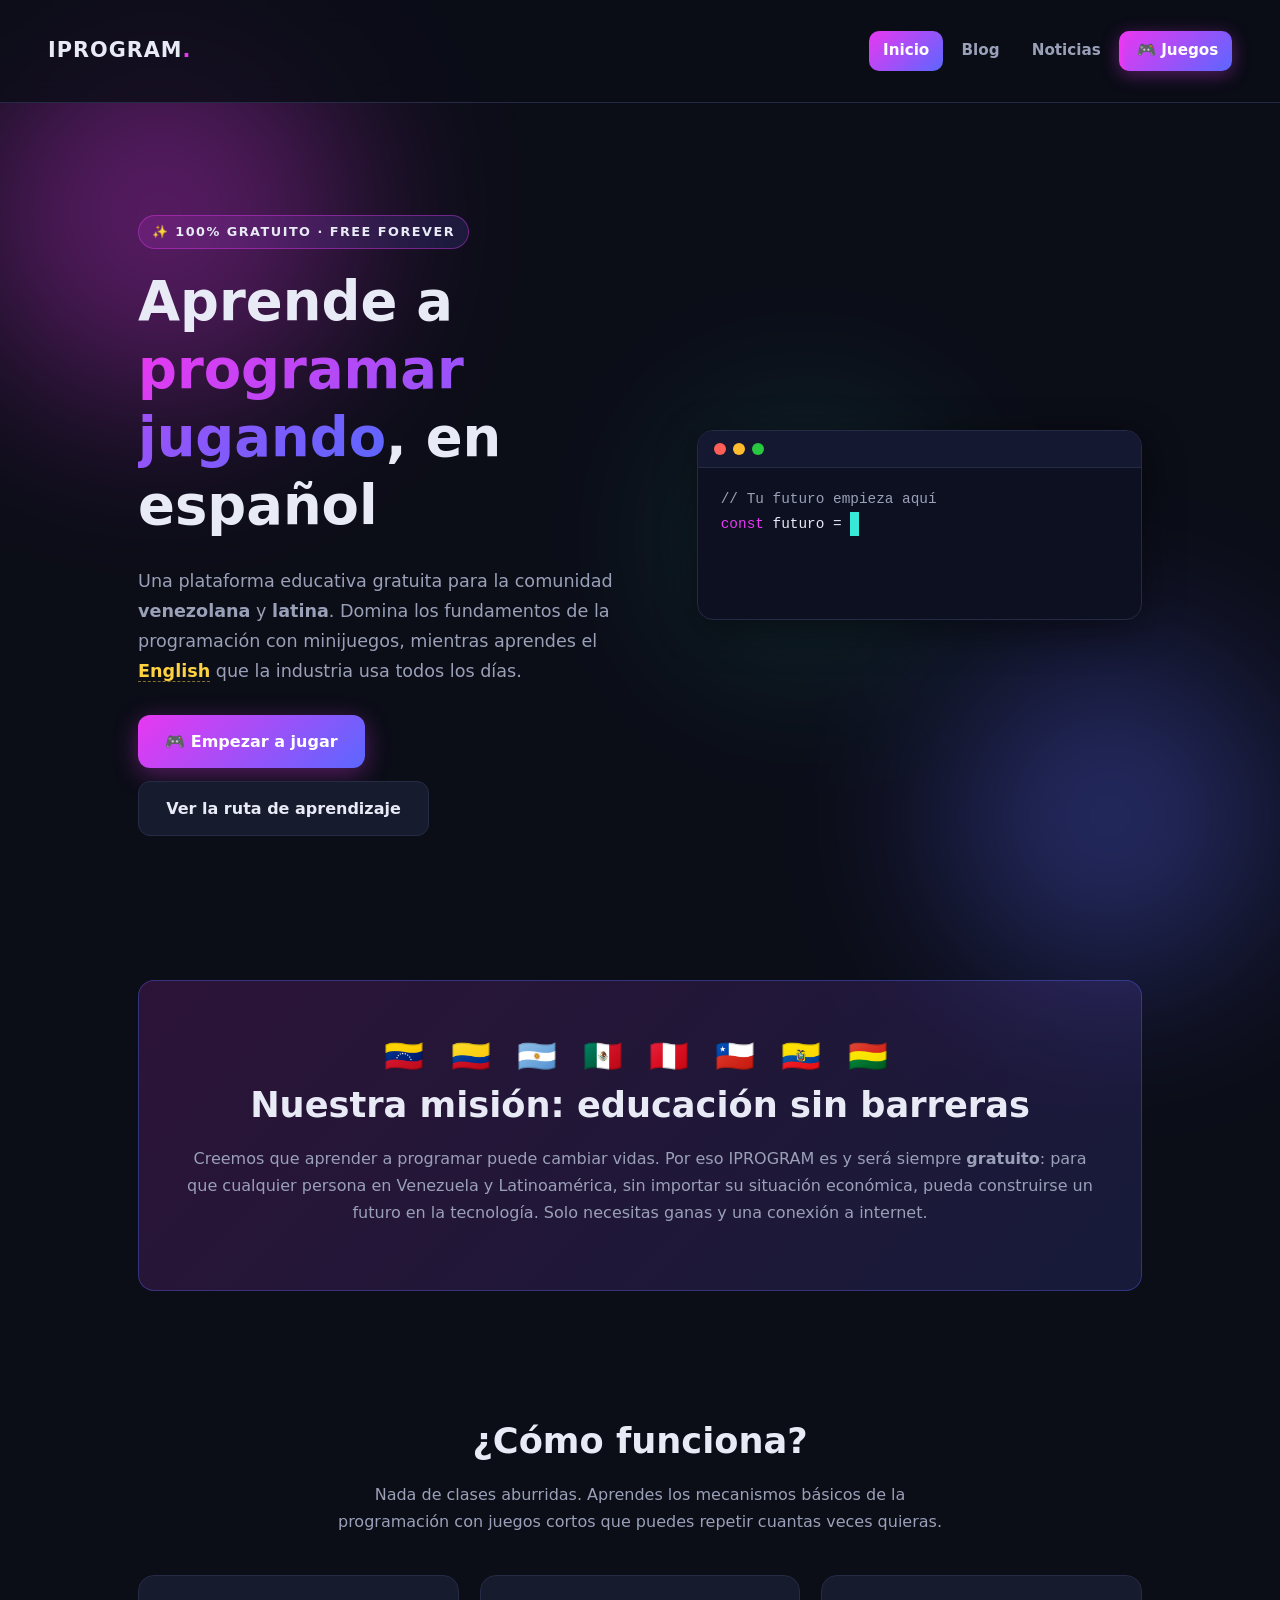
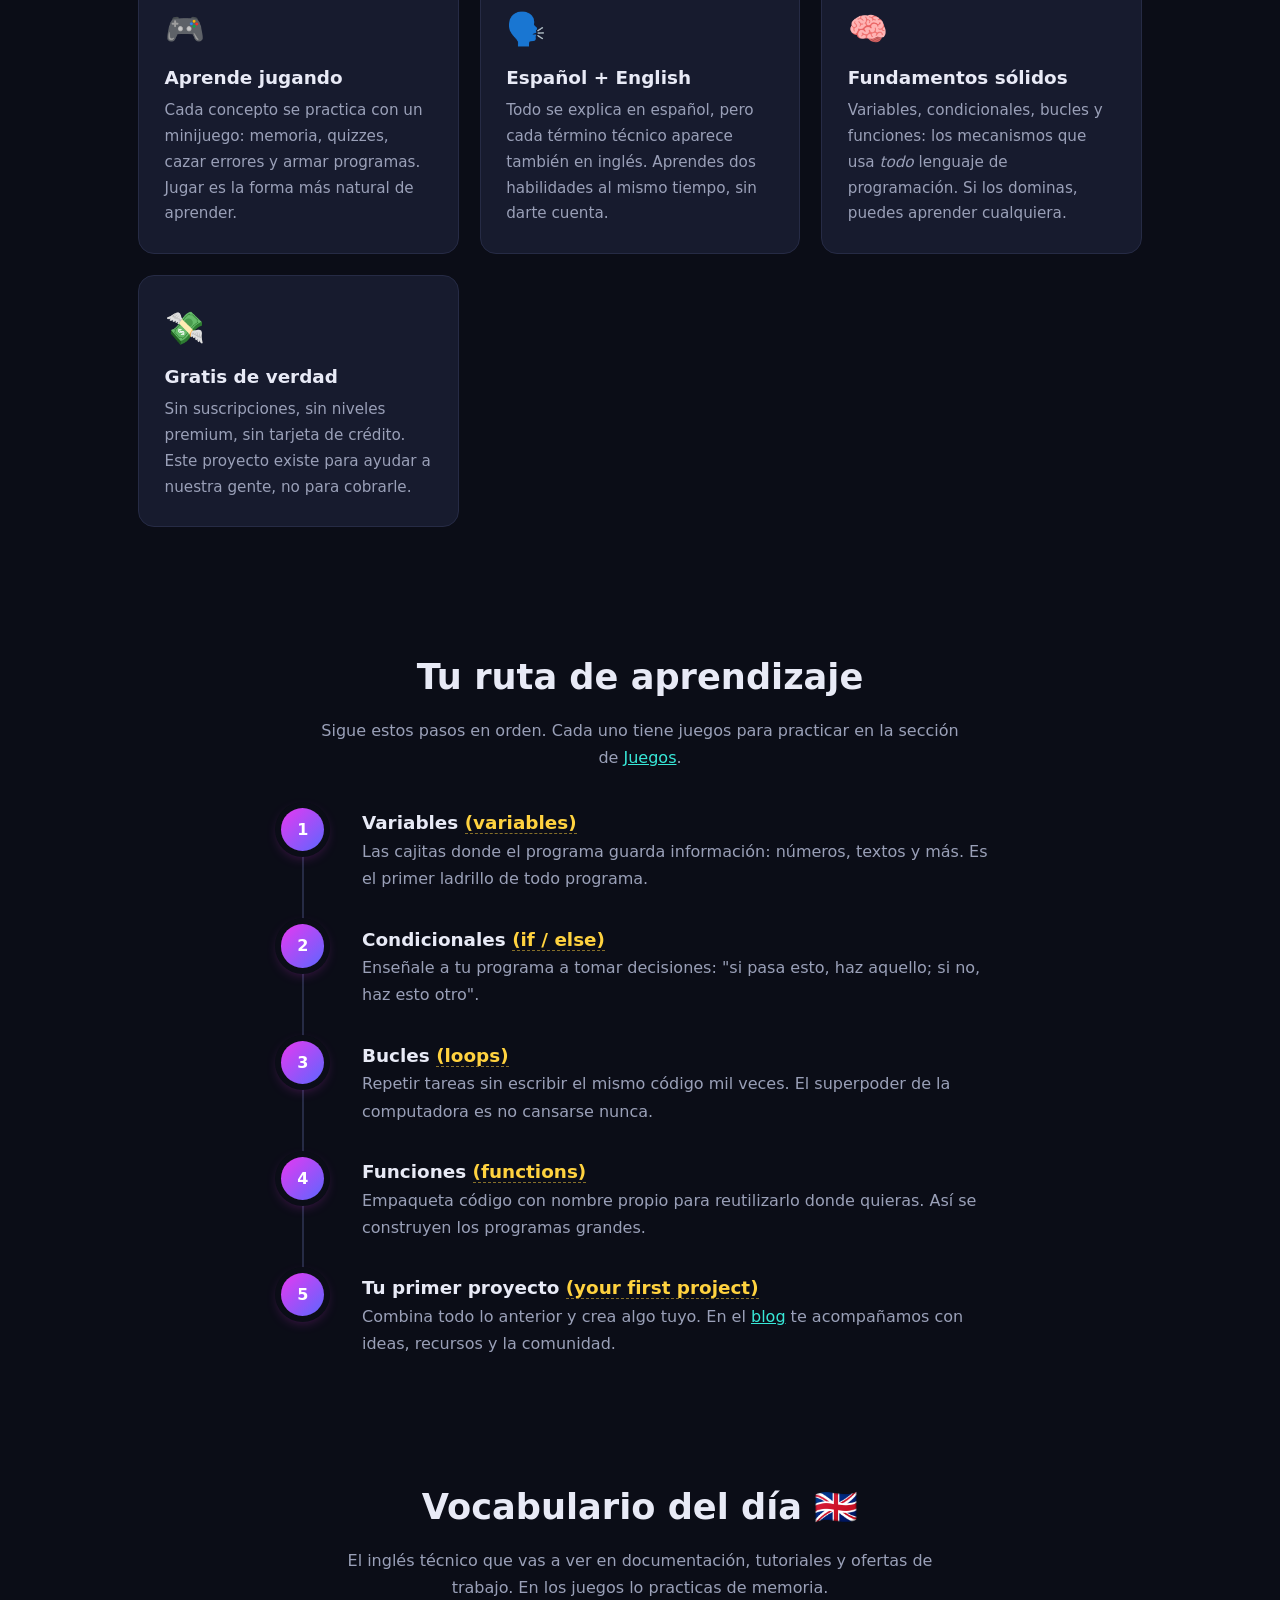
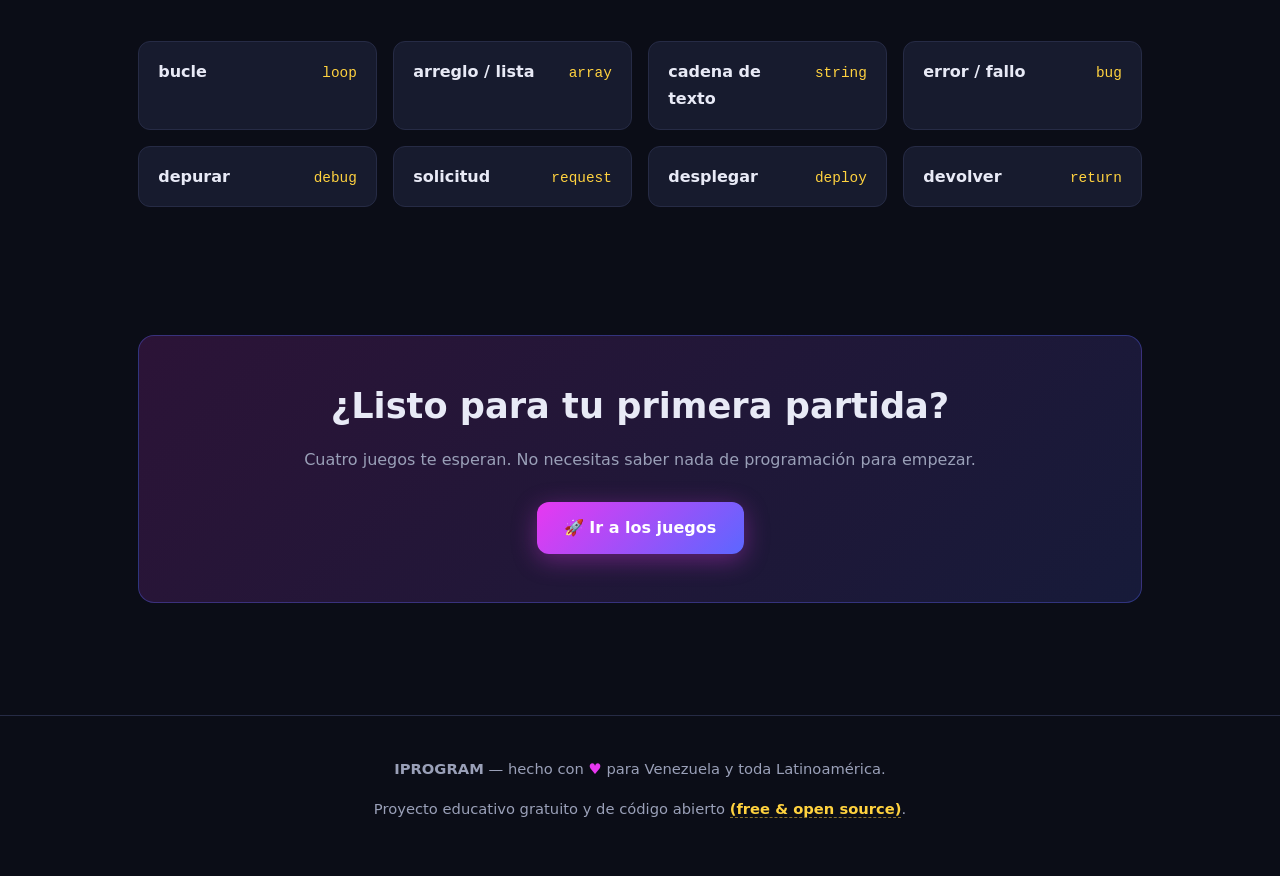
==== index.html @ b650b9d3 "feat: convertir IPROGRAM en plataforma educativa gratuita con juegos - Nueva landing (index.html) co" ====
<!DOCTYPE html>
<html lang="es">
<head>
    <meta charset="UTF-8" />
    <meta name="viewport" content="width=device-width, initial-scale=1.0" />
    <title>IPROGRAM — Aprende a programar jugando, gratis y en español</title>
    <meta name="description" content="Plataforma educativa gratuita para la comunidad venezolana y latina. Aprende los fundamentos de la programación con juegos, en español y practicando inglés al mismo tiempo." />
    <link rel="stylesheet" href="estillos.css" />
</head>
<body>

    <nav class="navbar">
        <a class="logo" href="index.html">IPROGRAM<span class="punto">.</span></a>
        <button class="nav-toggle" aria-label="Abrir menú" aria-expanded="false">☰</button>
        <div class="nav-links">
            <a href="index.html" class="activo">Inicio</a>
            <a href="blogpost.html">Blog</a>
            <a href="noticias.html">Noticias</a>
            <a href="juegos.html" class="destacado">🎮 Juegos</a>
        </div>
    </nav>

    <header class="hero">
        <div class="blob blob-1"></div>
        <div class="blob blob-2"></div>
        <div class="blob blob-3"></div>

        <div>
            <span class="etiqueta-hero">✨ 100% gratuito · Free forever</span>
            <h1>Aprende a <span class="texto-gradiente">programar jugando</span>, en español</h1>
            <p class="sub">
                Una plataforma educativa gratuita para la comunidad <b>venezolana</b> y <b>latina</b>.
                Domina los fundamentos de la programación con minijuegos, mientras aprendes el
                <span class="en" title="inglés">English</span> que la industria usa todos los días.
            </p>
            <div class="acciones">
                <a class="btn btn-principal" href="juegos.html">🎮 Empezar a jugar</a>
                <a class="btn btn-secundario" href="#ruta">Ver la ruta de aprendizaje</a>
            </div>
        </div>

        <div class="ventana-codigo">
            <div class="barra"><span class="r"></span><span class="a"></span><span class="v"></span></div>
            <pre id="codigo-animado"></pre>
        </div>
    </header>

    <section class="seccion" id="mision">
        <div class="mision reveal">
            <div class="banderas">🇻🇪 🇨🇴 🇦🇷 🇲🇽 🇵🇪 🇨🇱 🇪🇨 🇧🇴</div>
            <h2>Nuestra misión: educación sin barreras</h2>
            <p class="muted">
                Creemos que aprender a programar puede cambiar vidas. Por eso IPROGRAM es y será
                siempre <b>gratuito</b>: para que cualquier persona en Venezuela y Latinoamérica,
                sin importar su situación económica, pueda construirse un futuro en la tecnología.
                Solo necesitas ganas y una conexión a internet.
            </p>
        </div>
    </section>

    <section class="seccion" id="como">
        <div class="seccion-titulo reveal">
            <h2>¿Cómo funciona?</h2>
            <p>Nada de clases aburridas. Aprendes los mecanismos básicos de la programación con juegos cortos que puedes repetir cuantas veces quieras.</p>
        </div>
        <div class="grilla">
            <div class="tarjeta reveal">
                <span class="icono">🎮</span>
                <h3>Aprende jugando</h3>
                <p>Cada concepto se practica con un minijuego: memoria, quizzes, cazar errores y armar programas. Jugar es la forma más natural de aprender.</p>
            </div>
            <div class="tarjeta reveal reveal-retraso-1">
                <span class="icono">🗣️</span>
                <h3>Español + English</h3>
                <p>Todo se explica en español, pero cada término técnico aparece también en inglés. Aprendes dos habilidades al mismo tiempo, sin darte cuenta.</p>
            </div>
            <div class="tarjeta reveal reveal-retraso-2">
                <span class="icono">🧠</span>
                <h3>Fundamentos sólidos</h3>
                <p>Variables, condicionales, bucles y funciones: los mecanismos que usa <i>todo</i> lenguaje de programación. Si los dominas, puedes aprender cualquiera.</p>
            </div>
            <div class="tarjeta reveal reveal-retraso-3">
                <span class="icono">💸</span>
                <h3>Gratis de verdad</h3>
                <p>Sin suscripciones, sin niveles premium, sin tarjeta de crédito. Este proyecto existe para ayudar a nuestra gente, no para cobrarle.</p>
            </div>
        </div>
    </section>

    <section class="seccion" id="ruta">
        <div class="seccion-titulo reveal">
            <h2>Tu ruta de aprendizaje</h2>
            <p>Sigue estos pasos en orden. Cada uno tiene juegos para practicar en la sección de <a href="juegos.html">Juegos</a>.</p>
        </div>
        <div class="ruta">
            <div class="paso reveal">
                <h3>Variables <span class="en" title="en inglés">(variables)</span></h3>
                <p>Las cajitas donde el programa guarda información: números, textos y más. Es el primer ladrillo de todo programa.</p>
            </div>
            <div class="paso reveal">
                <h3>Condicionales <span class="en" title="en inglés">(if / else)</span></h3>
                <p>Enseñale a tu programa a tomar decisiones: "si pasa esto, haz aquello; si no, haz esto otro".</p>
            </div>
            <div class="paso reveal">
                <h3>Bucles <span class="en" title="en inglés">(loops)</span></h3>
                <p>Repetir tareas sin escribir el mismo código mil veces. El superpoder de la computadora es no cansarse nunca.</p>
            </div>
            <div class="paso reveal">
                <h3>Funciones <span class="en" title="en inglés">(functions)</span></h3>
                <p>Empaqueta código con nombre propio para reutilizarlo donde quieras. Así se construyen los programas grandes.</p>
            </div>
            <div class="paso reveal">
                <h3>Tu primer proyecto <span class="en" title="en inglés">(your first project)</span></h3>
                <p>Combina todo lo anterior y crea algo tuyo. En el <a href="blogpost.html">blog</a> te acompañamos con ideas, recursos y la comunidad.</p>
            </div>
        </div>
    </section>

    <section class="seccion" id="vocabulario">
        <div class="seccion-titulo reveal">
            <h2>Vocabulario del día 🇬🇧</h2>
            <p>El inglés técnico que vas a ver en documentación, tutoriales y ofertas de trabajo. En los juegos lo practicas de memoria.</p>
        </div>
        <div class="vocab-grid">
            <div class="vocab reveal"><span class="es">bucle</span><span class="in">loop</span></div>
            <div class="vocab reveal"><span class="es">arreglo / lista</span><span class="in">array</span></div>
            <div class="vocab reveal reveal-retraso-1"><span class="es">cadena de texto</span><span class="in">string</span></div>
            <div class="vocab reveal reveal-retraso-1"><span class="es">error / fallo</span><span class="in">bug</span></div>
            <div class="vocab reveal reveal-retraso-2"><span class="es">depurar</span><span class="in">debug</span></div>
            <div class="vocab reveal reveal-retraso-2"><span class="es">solicitud</span><span class="in">request</span></div>
            <div class="vocab reveal reveal-retraso-3"><span class="es">desplegar</span><span class="in">deploy</span></div>
            <div class="vocab reveal reveal-retraso-3"><span class="es">devolver</span><span class="in">return</span></div>
        </div>
    </section>

    <section class="seccion">
        <div class="mision reveal">
            <h2>¿Listo para tu primera partida?</h2>
            <p class="muted">Cuatro juegos te esperan. No necesitas saber nada de programación para empezar.</p>
            <div class="acciones" style="justify-content: center;">
                <a class="btn btn-principal" href="juegos.html">🚀 Ir a los juegos</a>
            </div>
        </div>
    </section>

    <footer>
        <p><b>IPROGRAM</b> — hecho con <span class="corazon">♥</span> para Venezuela y toda Latinoamérica.</p>
        <p>Proyecto educativo gratuito y de código abierto <span class="en">(free &amp; open source)</span>.</p>
    </footer>

    <script src="js/main.js"></script>
</body>
</html>
---- estillos.css ----
/* ============================================================
   IPROGRAM v2 — Aprende programación jugando
   Tema oscuro, gradientes fucsia→índigo, animaciones modernas.
   ============================================================ */

:root {
    --bg: #0b0d17;
    --bg-soft: #121524;
    --card: #171b2e;
    --card-hover: #1e2340;
    --border: #262b45;
    --text: #e8eaf6;
    --muted: #9aa0b8;
    --fucsia: #e838f1;
    --indigo: #5b67ff;
    --cyan: #38e8d8;
    --amarillo: #ffd23f;
    --verde: #4ade80;
    --rojo: #f87171;
    --grad: linear-gradient(135deg, var(--fucsia), var(--indigo));
    --grad-suave: linear-gradient(135deg, rgba(232, 56, 241, 0.15), rgba(91, 103, 255, 0.15));
    --radius: 16px;
    --sombra: 0 10px 40px rgba(0, 0, 0, 0.45);
}

* { box-sizing: border-box; }

html { scroll-behavior: smooth; }

body {
    margin: 0;
    padding: 0;
    font-family: 'Segoe UI', system-ui, -apple-system, Roboto, Arial, sans-serif;
    background: var(--bg);
    color: var(--text);
    font-size: 16px;
    line-height: 1.7;
    overflow-x: hidden;
}

::selection { background: var(--fucsia); color: white; }

/* ---------- Tipografía ---------- */

h1, h2, h3 { line-height: 1.25; margin: 0 0 0.5em 0; }
h1 { font-size: clamp(2rem, 5vw, 3.4rem); font-weight: 800; }
h2 { font-size: clamp(1.5rem, 3.5vw, 2.2rem); font-weight: 700; }
h3 { font-size: 1.15rem; font-weight: 700; }
p  { margin: 0 0 1em 0; }
a  { color: var(--cyan); }

.texto-gradiente {
    background: var(--grad);
    -webkit-background-clip: text;
    background-clip: text;
    -webkit-text-fill-color: transparent;
    color: transparent;
}

.muted { color: var(--muted); }

/* Término en inglés integrado: "bucle (loop)" */
.en {
    color: var(--amarillo);
    font-style: normal;
    font-weight: 600;
    border-bottom: 1px dashed rgba(255, 210, 63, 0.5);
    cursor: help;
}

/* ---------- Navegación ---------- */

.navbar {
    position: sticky;
    top: 0;
    z-index: 100;
    display: flex;
    align-items: center;
    justify-content: space-between;
    gap: 1rem;
    padding: 0.8rem clamp(1rem, 5vw, 3rem);
    background: rgba(11, 13, 23, 0.8);
    backdrop-filter: blur(12px);
    -webkit-backdrop-filter: blur(12px);
    border-bottom: 1px solid var(--border);
}

.logo {
    font-size: 1.3rem;
    font-weight: 800;
    letter-spacing: 1px;
    text-decoration: none;
    color: var(--text);
}

.logo .punto { color: var(--fucsia); }

.nav-links {
    display: flex;
    align-items: center;
    gap: 0.3rem;
}

.nav-links a {
    color: var(--muted);
    text-decoration: none;
    font-size: 0.95rem;
    font-weight: 600;
    padding: 0.45em 0.9em;
    border-radius: 10px;
    transition: color 0.25s, background 0.25s;
}

.nav-links a:hover { color: var(--text); background: var(--card); }

.nav-links a.activo {
    color: white;
    background: var(--grad);
}

.nav-links a.destacado {
    color: white;
    background: var(--grad);
    box-shadow: 0 4px 18px rgba(232, 56, 241, 0.35);
}

.nav-toggle {
    display: none;
    background: none;
    border: 1px solid var(--border);
    color: var(--text);
    font-size: 1.3rem;
    border-radius: 10px;
    padding: 0.2em 0.55em;
    cursor: pointer;
}

/* ---------- Hero ---------- */

.hero {
    position: relative;
    padding: clamp(4rem, 10vw, 7rem) clamp(1rem, 5vw, 3rem) 5rem;
    max-width: 1100px;
    margin: 0 auto;
    display: grid;
    grid-template-columns: 1.15fr 1fr;
    gap: 3rem;
    align-items: center;
}

/* Burbujas flotantes de fondo */
.blob {
    position: absolute;
    border-radius: 50%;
    filter: blur(90px);
    opacity: 0.35;
    z-index: -1;
    animation: flotar 12s ease-in-out infinite alternate;
}

.blob-1 { width: 380px; height: 380px; background: var(--fucsia); top: -80px; left: -120px; }
.blob-2 { width: 320px; height: 320px; background: var(--indigo); bottom: -60px; right: -80px; animation-delay: -4s; }
.blob-3 { width: 220px; height: 220px; background: var(--cyan); top: 40%; left: 55%; opacity: 0.18; animation-delay: -8s; }

@keyframes flotar {
    from { transform: translate(0, 0) scale(1); }
    to   { transform: translate(40px, -50px) scale(1.15); }
}

.hero .etiqueta-hero {
    display: inline-block;
    background: var(--grad-suave);
    border: 1px solid rgba(232, 56, 241, 0.4);
    color: var(--text);
    font-size: 0.8rem;
    font-weight: 700;
    letter-spacing: 1.5px;
    text-transform: uppercase;
    padding: 0.4em 1em;
    border-radius: 999px;
    margin-bottom: 1.2rem;
}

.hero p.sub {
    color: var(--muted);
    font-size: 1.1rem;
    max-width: 34em;
}

.acciones { display: flex; flex-wrap: wrap; gap: 0.8rem; margin-top: 1.8rem; }

.btn {
    display: inline-block;
    text-decoration: none;
    font-weight: 700;
    font-size: 1rem;
    padding: 0.8em 1.7em;
    border-radius: 12px;
    transition: transform 0.25s, box-shadow 0.25s;
}

.btn-principal {
    background: var(--grad);
    color: white;
    box-shadow: 0 6px 24px rgba(232, 56, 241, 0.35);
}

.btn-principal:hover { transform: translateY(-3px); box-shadow: 0 10px 32px rgba(232, 56, 241, 0.5); }

.btn-secundario {
    background: var(--card);
    color: var(--text);
    border: 1px solid var(--border);
}

.btn-secundario:hover { transform: translateY(-3px); background: var(--card-hover); }

/* Ventana de código animada */
.ventana-codigo {
    background: #0d1021;
    border: 1px solid var(--border);
    border-radius: var(--radius);
    box-shadow: var(--sombra);
    overflow: hidden;
    font-family: 'Cascadia Code', 'Fira Code', Consolas, monospace;
    font-size: 0.9rem;
    animation: aparecer 0.8s ease both;
}

.ventana-codigo .barra {
    display: flex;
    gap: 7px;
    padding: 12px 16px;
    background: #141830;
    border-bottom: 1px solid var(--border);
}

.ventana-codigo .barra span {
    width: 12px; height: 12px; border-radius: 50%;
}

.barra .r { background: #ff5f57; }
.barra .a { background: #febc2e; }
.barra .v { background: #28c840; }

.ventana-codigo pre {
    margin: 0;
    padding: 1.2rem 1.4rem 1.6rem;
    white-space: pre-wrap;
    color: var(--text);
    min-height: 10.5em;
}

.cursor-typing {
    display: inline-block;
    width: 9px;
    background: var(--cyan);
    animation: parpadeo 0.9s steps(1) infinite;
}

@keyframes parpadeo { 50% { opacity: 0; } }

.tk-kw  { color: var(--fucsia); }
.tk-str { color: var(--amarillo); }
.tk-fn  { color: var(--cyan); }
.tk-com { color: var(--muted); }

/* ---------- Secciones ---------- */

.seccion {
    max-width: 1100px;
    margin: 0 auto;
    padding: 4rem clamp(1rem, 5vw, 3rem);
}

.seccion-titulo { text-align: center; margin-bottom: 2.5rem; }
.seccion-titulo p { color: var(--muted); max-width: 40em; margin: 0.5em auto 0; }

.grilla {
    display: grid;
    grid-template-columns: repeat(auto-fit, minmax(240px, 1fr));
    gap: 1.3rem;
}

.tarjeta {
    background: var(--card);
    border: 1px solid var(--border);
    border-radius: var(--radius);
    padding: 1.6rem;
    transition: transform 0.3s, border-color 0.3s, box-shadow 0.3s;
}

.tarjeta:hover {
    transform: translateY(-6px);
    border-color: var(--fucsia);
    box-shadow: 0 14px 40px rgba(232, 56, 241, 0.18);
}

.tarjeta .icono {
    font-size: 2rem;
    display: inline-block;
    margin-bottom: 0.6rem;
    animation: flotar-icono 3.5s ease-in-out infinite;
}

.tarjeta:nth-child(2) .icono { animation-delay: -1s; }
.tarjeta:nth-child(3) .icono { animation-delay: -2s; }
.tarjeta:nth-child(4) .icono { animation-delay: -3s; }

@keyframes flotar-icono {
    0%, 100% { transform: translateY(0); }
    50%      { transform: translateY(-7px); }
}

.tarjeta p { color: var(--muted); font-size: 0.95rem; margin: 0; }

/* Ruta de aprendizaje */
.ruta { counter-reset: paso; max-width: 720px; margin: 0 auto; }

.paso {
    position: relative;
    padding: 0 0 2.2rem 3.6rem;
    border-left: 2px solid var(--border);
    margin-left: 1.4rem;
}

.paso:last-child { border-left-color: transparent; padding-bottom: 0; }

.paso::before {
    counter-increment: paso;
    content: counter(paso);
    position: absolute;
    left: -1.45rem;
    top: -0.2rem;
    width: 2.7rem;
    height: 2.7rem;
    display: grid;
    place-items: center;
    background: var(--grad);
    color: white;
    font-weight: 800;
    border-radius: 50%;
    box-shadow: 0 0 0 6px var(--bg), 0 4px 14px rgba(232, 56, 241, 0.4);
}

.paso h3 { margin-bottom: 0.2em; }
.paso p { color: var(--muted); margin: 0; }

/* Banner misión */
.mision {
    background: var(--grad-suave);
    border: 1px solid rgba(91, 103, 255, 0.35);
    border-radius: var(--radius);
    padding: clamp(1.8rem, 5vw, 3rem);
    text-align: center;
}

.mision .banderas { font-size: 2rem; letter-spacing: 8px; }

/* Vocabulario bilingüe */
.vocab-grid {
    display: grid;
    grid-template-columns: repeat(auto-fit, minmax(215px, 1fr));
    gap: 1rem;
}

.vocab {
    background: var(--card);
    border: 1px solid var(--border);
    border-radius: 12px;
    padding: 1rem 1.2rem;
    display: flex;
    justify-content: space-between;
    align-items: baseline;
    gap: 0.6rem;
    transition: transform 0.25s, border-color 0.25s;
}

.vocab:hover { transform: scale(1.04); border-color: var(--amarillo); }

.vocab .es { font-weight: 700; }
.vocab .in { color: var(--amarillo); font-family: Consolas, monospace; font-size: 0.9rem; }

/* ---------- Animaciones de scroll (reveal) ---------- */

.reveal {
    opacity: 0;
    transform: translateY(35px);
    transition: opacity 0.7s ease, transform 0.7s ease;
}

.reveal.visible { opacity: 1; transform: none; }

.reveal-retraso-1 { transition-delay: 0.1s; }
.reveal-retraso-2 { transition-delay: 0.2s; }
.reveal-retraso-3 { transition-delay: 0.3s; }

@keyframes aparecer {
    from { opacity: 0; transform: translateY(25px); }
    to   { opacity: 1; transform: none; }
}

/* ---------- Juegos ---------- */

.juego-panel {
    background: var(--card);
    border: 1px solid var(--border);
    border-radius: var(--radius);
    padding: clamp(1.2rem, 4vw, 2.2rem);
    margin-top: 1.5rem;
    animation: aparecer 0.5s ease both;
}

.juego-cabecera {
    display: flex;
    flex-wrap: wrap;
    justify-content: space-between;
    align-items: center;
    gap: 0.8rem;
    margin-bottom: 1.2rem;
}

.puntaje {
    background: var(--bg);
    border: 1px solid var(--border);
    border-radius: 999px;
    padding: 0.35em 1.1em;
    font-weight: 700;
    color: var(--amarillo);
}

.selector-juegos {
    display: grid;
    grid-template-columns: repeat(auto-fit, minmax(220px, 1fr));
    gap: 1.2rem;
}

.tarjeta-juego { cursor: pointer; text-align: left; font: inherit; color: inherit; width: 100%; }

.tarjeta-juego .dificultad { font-size: 0.8rem; color: var(--cyan); font-weight: 700; }

/* Memoria */
.memoria-grid {
    display: grid;
    grid-template-columns: repeat(auto-fit, minmax(110px, 1fr));
    gap: 0.7rem;
}

.carta {
    aspect-ratio: 4 / 3;
    background: var(--bg);
    border: 2px solid var(--border);
    border-radius: 12px;
    display: grid;
    place-items: center;
    font-weight: 700;
    font-size: 0.95rem;
    cursor: pointer;
    user-select: none;
    color: transparent;
    transition: transform 0.35s, background 0.35s, color 0.2s, border-color 0.35s;
    transform-style: preserve-3d;
    padding: 0.3em;
    text-align: center;
}

.carta::after {
    content: '❓';
    position: absolute;
    color: var(--muted);
    font-size: 1.4rem;
}

.carta.volteada, .carta.lograda {
    color: var(--text);
    background: var(--card-hover);
    border-color: var(--indigo);
    transform: rotateY(180deg) scaleX(-1);
}

.carta.volteada::after, .carta.lograda::after { content: none; }

.carta.lograda {
    border-color: var(--verde);
    color: var(--verde);
    cursor: default;
    animation: pulso-logro 0.5s ease;
}

@keyframes pulso-logro {
    0%   { transform: rotateY(180deg) scaleX(-1) scale(1); }
    50%  { transform: rotateY(180deg) scaleX(-1) scale(1.12); }
    100% { transform: rotateY(180deg) scaleX(-1) scale(1); }
}

/* Quiz / opciones */
.opciones { display: grid; gap: 0.7rem; margin-top: 1rem; }

.opcion {
    background: var(--bg);
    border: 2px solid var(--border);
    border-radius: 12px;
    color: var(--text);
    font: inherit;
    text-align: left;
    padding: 0.85em 1.2em;
    cursor: pointer;
    transition: border-color 0.2s, transform 0.2s, background 0.2s;
}

.opcion:hover:not(:disabled) { border-color: var(--fucsia); transform: translateX(6px); }

.opcion.correcta { border-color: var(--verde); background: rgba(74, 222, 128, 0.12); animation: pulso-logro 0.4s; }
.opcion.incorrecta { border-color: var(--rojo); background: rgba(248, 113, 113, 0.12); animation: sacudir 0.4s; }
.opcion:disabled { cursor: default; opacity: 0.85; }

@keyframes sacudir {
    0%, 100% { transform: translateX(0); }
    25% { transform: translateX(-7px); }
    75% { transform: translateX(7px); }
}

.codigo-juego {
    background: #0d1021;
    border: 1px solid var(--border);
    border-radius: 12px;
    padding: 1.1rem 1.3rem;
    font-family: 'Cascadia Code', Consolas, monospace;
    font-size: 0.95rem;
    overflow-x: auto;
    white-space: pre;
    line-height: 1.8;
}

.linea-codigo {
    display: block;
    border-radius: 8px;
    padding: 0 0.5em;
    cursor: pointer;
    transition: background 0.2s;
}

.linea-codigo:hover { background: rgba(232, 56, 241, 0.15); }
.linea-codigo.correcta { background: rgba(74, 222, 128, 0.18); }
.linea-codigo.incorrecta { background: rgba(248, 113, 113, 0.18); animation: sacudir 0.4s; }

/* Ordena el código */
.bloques-desordenados, .bloques-ordenados { display: grid; gap: 0.6rem; margin-top: 0.8rem; }

.bloque {
    background: var(--bg);
    border: 2px dashed var(--border);
    border-radius: 10px;
    font-family: Consolas, monospace;
    font-size: 0.92rem;
    color: var(--text);
    padding: 0.7em 1em;
    text-align: left;
    cursor: pointer;
    transition: border-color 0.2s, transform 0.2s;
}

.bloque:hover:not(:disabled) { border-color: var(--cyan); transform: translateX(6px); }
.bloque.colocado { border-style: solid; border-color: var(--indigo); cursor: default; }

.mensaje-juego {
    margin-top: 1rem;
    font-weight: 700;
    min-height: 1.6em;
}

.mensaje-juego.bien { color: var(--verde); }
.mensaje-juego.mal { color: var(--rojo); }

.pista-en {
    margin-top: 0.6rem;
    font-size: 0.88rem;
    color: var(--amarillo);
}

/* Barra de progreso */
.progreso {
    height: 10px;
    background: var(--bg);
    border-radius: 999px;
    overflow: hidden;
    border: 1px solid var(--border);
    margin: 0.8rem 0 1.2rem;
}

.progreso > div {
    height: 100%;
    background: var(--grad);
    width: 0%;
    transition: width 0.5s ease;
    border-radius: 999px;
}

/* ---------- Blog / Noticias ---------- */

.articulo {
    max-width: 780px;
    margin: 0 auto;
    padding: 3rem clamp(1rem, 5vw, 2rem);
}

.noticia-card {
    background: var(--card);
    border: 1px solid var(--border);
    border-radius: var(--radius);
    padding: 1.8rem;
    margin-bottom: 1.6rem;
    transition: transform 0.3s, border-color 0.3s;
}

.noticia-card:hover { transform: translateY(-4px); border-color: var(--indigo); }

.etiqueta {
    display: inline-block;
    background: var(--grad);
    color: white;
    font-size: 0.72rem;
    font-weight: 700;
    text-transform: uppercase;
    letter-spacing: 2px;
    padding: 4px 12px;
    border-radius: 999px;
    margin-bottom: 0.9em;
}

.noticia-card h2 { font-size: 1.3rem; }
.fecha { font-size: 0.85rem; color: var(--muted); margin-bottom: 1em; }

.destacado {
    background: var(--grad-suave);
    border-left: 4px solid var(--fucsia);
    border-radius: 0 10px 10px 0;
    padding: 0.9em 1.2em;
    margin: 1.2em 0;
    font-weight: 600;
    font-size: 0.95rem;
}

/* ---------- Footer ---------- */

footer {
    border-top: 1px solid var(--border);
    margin-top: 3rem;
    padding: 2.5rem clamp(1rem, 5vw, 3rem);
    text-align: center;
    color: var(--muted);
    font-size: 0.92rem;
}

footer .corazon { color: var(--fucsia); }

/* ---------- Responsive ---------- */

@media (max-width: 820px) {
    .hero { grid-template-columns: 1fr; padding-top: 3rem; }

    .nav-toggle { display: block; }

    .nav-links {
        display: none;
        position: absolute;
        top: 100%;
        left: 0;
        right: 0;
        flex-direction: column;
        align-items: stretch;
        background: rgba(11, 13, 23, 0.97);
        border-bottom: 1px solid var(--border);
        padding: 0.8rem;
    }

    .nav-links.abierto { display: flex; }
}

/* ---------- Accesibilidad ---------- */

@media (prefers-reduced-motion: reduce) {
    *, *::before, *::after {
        animation-duration: 0.01ms !important;
        animation-iteration-count: 1 !important;
        transition-duration: 0.01ms !important;
    }
    html { scroll-behavior: auto; }
}
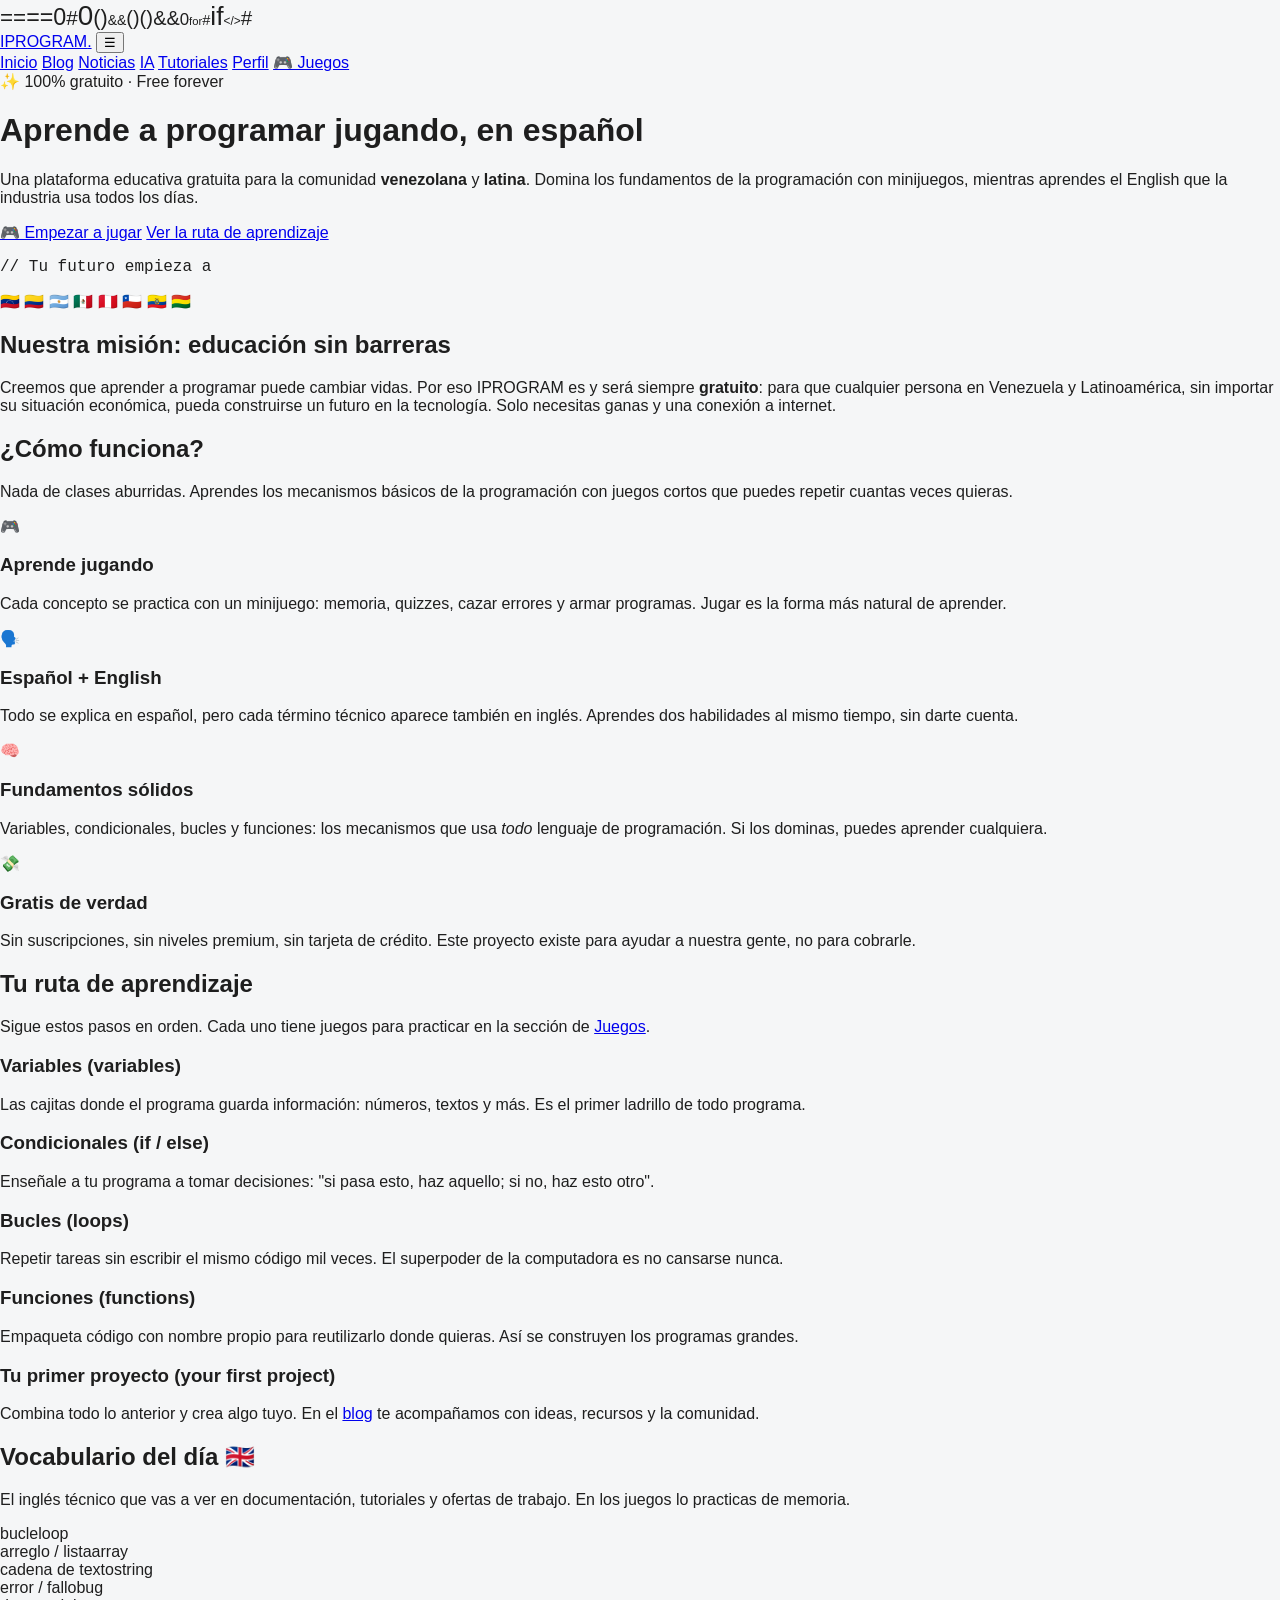
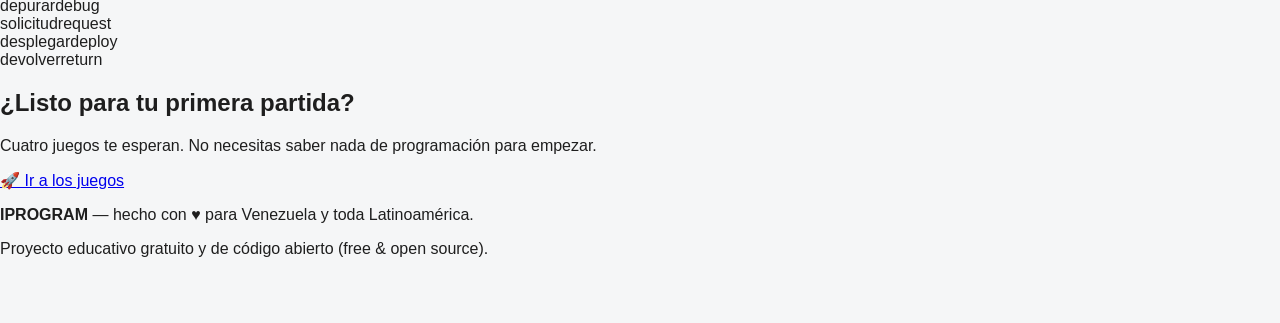
==== commit f7dc1c49: "feat: agregar secciones IA, Tutoriales y Perfil Nuevas paginas construidas con las clases del tema a" ====
--- a/index.html
+++ b/index.html
@@ -16,6 +16,9 @@
             <a href="index.html" class="activo">Inicio</a>
             <a href="blogpost.html">Blog</a>
             <a href="noticias.html">Noticias</a>
+            <a href="ia.html">IA</a>
+            <a href="tutoriales.html">Tutoriales</a>
+            <a href="perfil.html">Perfil</a>
             <a href="juegos.html" class="destacado">🎮 Juegos</a>
         </div>
     </nav>
--- a/estillos.css
+++ b/estillos.css
@@ -1,689 +1,114 @@
-/* ============================================================
-   IPROGRAM v2 — Aprende programación jugando
-   Tema oscuro, gradientes fucsia→índigo, animaciones modernas.
-   ============================================================ */
-
-:root {
-    --bg: #0b0d17;
-    --bg-soft: #121524;
-    --card: #171b2e;
-    --card-hover: #1e2340;
-    --border: #262b45;
-    --text: #e8eaf6;
-    --muted: #9aa0b8;
-    --fucsia: #e838f1;
-    --indigo: #5b67ff;
-    --cyan: #38e8d8;
-    --amarillo: #ffd23f;
-    --verde: #4ade80;
-    --rojo: #f87171;
-    --grad: linear-gradient(135deg, var(--fucsia), var(--indigo));
-    --grad-suave: linear-gradient(135deg, rgba(232, 56, 241, 0.15), rgba(91, 103, 255, 0.15));
-    --radius: 16px;
-    --sombra: 0 10px 40px rgba(0, 0, 0, 0.45);
+body
+{
+    color: rgb(30, 30, 30);
+    font-family: Arial, Helvetica, sans-serif;
+    background-color: rgb(245, 246, 247);
+    font-size: 16px;
+    margin: 0;
+    padding: 0 0 3em 0;
 }
 
-* { box-sizing: border-box; }
-
-html { scroll-behavior: smooth; }
-
-body {
-    margin: 0;
-    padding: 0;
-    font-family: 'Segoe UI', system-ui, -apple-system, Roboto, Arial, sans-serif;
-    background: var(--bg);
-    color: var(--text);
-    font-size: 16px;
-    line-height: 1.7;
-    overflow-x: hidden;
+#cabecera
+{
+    background: rgb(255, 255, 255);
+    border-bottom: 3px solid rgb(0, 188, 212);
+    color: rgb(30, 30, 30);
+    font-weight: bold;
+    font-size: 22px;
+    padding: 1.2em 2em;
 }
 
-::selection { background: var(--fucsia); color: white; }
-
-/* ---------- Tipografía ---------- */
-
-h1, h2, h3 { line-height: 1.25; margin: 0 0 0.5em 0; }
-h1 { font-size: clamp(2rem, 5vw, 3.4rem); font-weight: 800; }
-h2 { font-size: clamp(1.5rem, 3.5vw, 2.2rem); font-weight: 700; }
-h3 { font-size: 1.15rem; font-weight: 700; }
-p  { margin: 0 0 1em 0; }
-a  { color: var(--cyan); }
-
-.texto-gradiente {
-    background: var(--grad);
-    -webkit-background-clip: text;
-    background-clip: text;
-    -webkit-text-fill-color: transparent;
-    color: transparent;
+#cabecera #tagline
+{
+    font-weight: normal;
+    font-size: 0.7em;
+    color: rgb(150, 150, 150);
+    margin-left: 1em;
 }
 
-.muted { color: var(--muted); }
-
-/* Término en inglés integrado: "bucle (loop)" */
-.en {
-    color: var(--amarillo);
-    font-style: normal;
-    font-weight: 600;
-    border-bottom: 1px dashed rgba(255, 210, 63, 0.5);
-    cursor: help;
+#nav
+{
+    background: rgb(90, 90, 95);
+    padding: 0.6em 2em;
 }
 
-/* ---------- Navegación ---------- */
-
-.navbar {
-    position: sticky;
-    top: 0;
-    z-index: 100;
-    display: flex;
-    align-items: center;
-    justify-content: space-between;
-    gap: 1rem;
-    padding: 0.8rem clamp(1rem, 5vw, 3rem);
-    background: rgba(11, 13, 23, 0.8);
-    backdrop-filter: blur(12px);
-    -webkit-backdrop-filter: blur(12px);
-    border-bottom: 1px solid var(--border);
+#nav a
+{
+    color: white;
+    text-decoration: none;
+    font-size: 14px;
+    margin-right: 1.5em;
 }
 
-.logo {
-    font-size: 1.3rem;
-    font-weight: 800;
-    letter-spacing: 1px;
-    text-decoration: none;
-    color: var(--text);
+#nav a:hover
+{
+    color: rgb(0, 188, 212);
 }
 
-.logo .punto { color: var(--fucsia); }
-
-.nav-links {
-    display: flex;
-    align-items: center;
-    gap: 0.3rem;
+#container
+{
+    width: 660px;
+    margin: 2.5em auto;
+    text-align: left;
 }
 
-.nav-links a {
-    color: var(--muted);
-    text-decoration: none;
-    font-size: 0.95rem;
-    font-weight: 600;
-    padding: 0.45em 0.9em;
-    border-radius: 10px;
-    transition: color 0.25s, background 0.25s;
+#container h1
+{
+    font-size: 20px;
+    color: rgb(90, 90, 95);
+    border-bottom: 2px solid rgb(0, 188, 212);
+    padding-bottom: 0.4em;
+    display: inline-block;
 }
 
-.nav-links a:hover { color: var(--text); background: var(--card); }
-
-.nav-links a.activo {
-    color: white;
-    background: var(--grad);
+#container p, #container ul
+{
+    line-height: 1.8;
+    color: rgb(60, 60, 60);
 }
 
-.nav-links a.destacado {
-    color: white;
-    background: var(--grad);
-    box-shadow: 0 4px 18px rgba(232, 56, 241, 0.35);
+#container li
+{
+    margin-bottom: 0.3em;
 }
 
-.nav-toggle {
-    display: none;
-    background: none;
-    border: 1px solid var(--border);
-    color: var(--text);
-    font-size: 1.3rem;
-    border-radius: 10px;
-    padding: 0.2em 0.55em;
-    cursor: pointer;
+.noticia-card
+{
+    border-top: 2px solid rgb(0, 188, 212);
+    padding-top: 1.5em;
+    margin-bottom: 2.5em;
 }
 
-/* ---------- Hero ---------- */
-
-.hero {
-    position: relative;
-    padding: clamp(4rem, 10vw, 7rem) clamp(1rem, 5vw, 3rem) 5rem;
-    max-width: 1100px;
-    margin: 0 auto;
-    display: grid;
-    grid-template-columns: 1.15fr 1fr;
-    gap: 3rem;
-    align-items: center;
+.noticia-card .etiqueta
+{
+    font-size: 11px;
+    font-weight: bold;
+    text-transform: uppercase;
+    letter-spacing: 2px;
+    color: rgb(0, 188, 212);
 }
 
-/* Burbujas flotantes de fondo */
-.blob {
-    position: absolute;
-    border-radius: 50%;
-    filter: blur(90px);
-    opacity: 0.35;
-    z-index: -1;
-    animation: flotar 12s ease-in-out infinite alternate;
+.noticia-card h2
+{
+    font-size: 18px;
+    color: rgb(30, 30, 30);
+    margin: 0.4em 0 0.3em 0;
+    line-height: 1.4;
 }
 
-.blob-1 { width: 380px; height: 380px; background: var(--fucsia); top: -80px; left: -120px; }
-.blob-2 { width: 320px; height: 320px; background: var(--indigo); bottom: -60px; right: -80px; animation-delay: -4s; }
-.blob-3 { width: 220px; height: 220px; background: var(--cyan); top: 40%; left: 55%; opacity: 0.18; animation-delay: -8s; }
-
-@keyframes flotar {
-    from { transform: translate(0, 0) scale(1); }
-    to   { transform: translate(40px, -50px) scale(1.15); }
+.noticia-card .fecha
+{
+    font-size: 12px;
+    color: rgb(160, 160, 160);
+    margin: 0 0 1em 0;
 }
 
-.hero .etiqueta-hero {
-    display: inline-block;
-    background: var(--grad-suave);
-    border: 1px solid rgba(232, 56, 241, 0.4);
-    color: var(--text);
-    font-size: 0.8rem;
-    font-weight: 700;
-    letter-spacing: 1.5px;
-    text-transform: uppercase;
-    padding: 0.4em 1em;
-    border-radius: 999px;
-    margin-bottom: 1.2rem;
+.noticia-card .destacado
+{
+    border-left: 3px solid rgb(0, 188, 212);
+    padding-left: 1em;
+    margin: 1.2em 0;
+    color: rgb(40, 40, 40);
+    font-size: 15px;
+    background: rgb(237, 252, 255);
 }
-
-.hero p.sub {
-    color: var(--muted);
-    font-size: 1.1rem;
-    max-width: 34em;
-}
-
-.acciones { display: flex; flex-wrap: wrap; gap: 0.8rem; margin-top: 1.8rem; }
-
-.btn {
-    display: inline-block;
-    text-decoration: none;
-    font-weight: 700;
-    font-size: 1rem;
-    padding: 0.8em 1.7em;
-    border-radius: 12px;
-    transition: transform 0.25s, box-shadow 0.25s;
-}
-
-.btn-principal {
-    background: var(--grad);
-    color: white;
-    box-shadow: 0 6px 24px rgba(232, 56, 241, 0.35);
-}
-
-.btn-principal:hover { transform: translateY(-3px); box-shadow: 0 10px 32px rgba(232, 56, 241, 0.5); }
-
-.btn-secundario {
-    background: var(--card);
-    color: var(--text);
-    border: 1px solid var(--border);
-}
-
-.btn-secundario:hover { transform: translateY(-3px); background: var(--card-hover); }
-
-/* Ventana de código animada */
-.ventana-codigo {
-    background: #0d1021;
-    border: 1px solid var(--border);
-    border-radius: var(--radius);
-    box-shadow: var(--sombra);
-    overflow: hidden;
-    font-family: 'Cascadia Code', 'Fira Code', Consolas, monospace;
-    font-size: 0.9rem;
-    animation: aparecer 0.8s ease both;
-}
-
-.ventana-codigo .barra {
-    display: flex;
-    gap: 7px;
-    padding: 12px 16px;
-    background: #141830;
-    border-bottom: 1px solid var(--border);
-}
-
-.ventana-codigo .barra span {
-    width: 12px; height: 12px; border-radius: 50%;
-}
-
-.barra .r { background: #ff5f57; }
-.barra .a { background: #febc2e; }
-.barra .v { background: #28c840; }
-
-.ventana-codigo pre {
-    margin: 0;
-    padding: 1.2rem 1.4rem 1.6rem;
-    white-space: pre-wrap;
-    color: var(--text);
-    min-height: 10.5em;
-}
-
-.cursor-typing {
-    display: inline-block;
-    width: 9px;
-    background: var(--cyan);
-    animation: parpadeo 0.9s steps(1) infinite;
-}
-
-@keyframes parpadeo { 50% { opacity: 0; } }
-
-.tk-kw  { color: var(--fucsia); }
-.tk-str { color: var(--amarillo); }
-.tk-fn  { color: var(--cyan); }
-.tk-com { color: var(--muted); }
-
-/* ---------- Secciones ---------- */
-
-.seccion {
-    max-width: 1100px;
-    margin: 0 auto;
-    padding: 4rem clamp(1rem, 5vw, 3rem);
-}
-
-.seccion-titulo { text-align: center; margin-bottom: 2.5rem; }
-.seccion-titulo p { color: var(--muted); max-width: 40em; margin: 0.5em auto 0; }
-
-.grilla {
-    display: grid;
-    grid-template-columns: repeat(auto-fit, minmax(240px, 1fr));
-    gap: 1.3rem;
-}
-
-.tarjeta {
-    background: var(--card);
-    border: 1px solid var(--border);
-    border-radius: var(--radius);
-    padding: 1.6rem;
-    transition: transform 0.3s, border-color 0.3s, box-shadow 0.3s;
-}
-
-.tarjeta:hover {
-    transform: translateY(-6px);
-    border-color: var(--fucsia);
-    box-shadow: 0 14px 40px rgba(232, 56, 241, 0.18);
-}
-
-.tarjeta .icono {
-    font-size: 2rem;
-    display: inline-block;
-    margin-bottom: 0.6rem;
-    animation: flotar-icono 3.5s ease-in-out infinite;
-}
-
-.tarjeta:nth-child(2) .icono { animation-delay: -1s; }
-.tarjeta:nth-child(3) .icono { animation-delay: -2s; }
-.tarjeta:nth-child(4) .icono { animation-delay: -3s; }
-
-@keyframes flotar-icono {
-    0%, 100% { transform: translateY(0); }
-    50%      { transform: translateY(-7px); }
-}
-
-.tarjeta p { color: var(--muted); font-size: 0.95rem; margin: 0; }
-
-/* Ruta de aprendizaje */
-.ruta { counter-reset: paso; max-width: 720px; margin: 0 auto; }
-
-.paso {
-    position: relative;
-    padding: 0 0 2.2rem 3.6rem;
-    border-left: 2px solid var(--border);
-    margin-left: 1.4rem;
-}
-
-.paso:last-child { border-left-color: transparent; padding-bottom: 0; }
-
-.paso::before {
-    counter-increment: paso;
-    content: counter(paso);
-    position: absolute;
-    left: -1.45rem;
-    top: -0.2rem;
-    width: 2.7rem;
-    height: 2.7rem;
-    display: grid;
-    place-items: center;
-    background: var(--grad);
-    color: white;
-    font-weight: 800;
-    border-radius: 50%;
-    box-shadow: 0 0 0 6px var(--bg), 0 4px 14px rgba(232, 56, 241, 0.4);
-}
-
-.paso h3 { margin-bottom: 0.2em; }
-.paso p { color: var(--muted); margin: 0; }
-
-/* Banner misión */
-.mision {
-    background: var(--grad-suave);
-    border: 1px solid rgba(91, 103, 255, 0.35);
-    border-radius: var(--radius);
-    padding: clamp(1.8rem, 5vw, 3rem);
-    text-align: center;
-}
-
-.mision .banderas { font-size: 2rem; letter-spacing: 8px; }
-
-/* Vocabulario bilingüe */
-.vocab-grid {
-    display: grid;
-    grid-template-columns: repeat(auto-fit, minmax(215px, 1fr));
-    gap: 1rem;
-}
-
-.vocab {
-    background: var(--card);
-    border: 1px solid var(--border);
-    border-radius: 12px;
-    padding: 1rem 1.2rem;
-    display: flex;
-    justify-content: space-between;
-    align-items: baseline;
-    gap: 0.6rem;
-    transition: transform 0.25s, border-color 0.25s;
-}
-
-.vocab:hover { transform: scale(1.04); border-color: var(--amarillo); }
-
-.vocab .es { font-weight: 700; }
-.vocab .in { color: var(--amarillo); font-family: Consolas, monospace; font-size: 0.9rem; }
-
-/* ---------- Animaciones de scroll (reveal) ---------- */
-
-.reveal {
-    opacity: 0;
-    transform: translateY(35px);
-    transition: opacity 0.7s ease, transform 0.7s ease;
-}
-
-.reveal.visible { opacity: 1; transform: none; }
-
-.reveal-retraso-1 { transition-delay: 0.1s; }
-.reveal-retraso-2 { transition-delay: 0.2s; }
-.reveal-retraso-3 { transition-delay: 0.3s; }
-
-@keyframes aparecer {
-    from { opacity: 0; transform: translateY(25px); }
-    to   { opacity: 1; transform: none; }
-}
-
-/* ---------- Juegos ---------- */
-
-.juego-panel {
-    background: var(--card);
-    border: 1px solid var(--border);
-    border-radius: var(--radius);
-    padding: clamp(1.2rem, 4vw, 2.2rem);
-    margin-top: 1.5rem;
-    animation: aparecer 0.5s ease both;
-}
-
-.juego-cabecera {
-    display: flex;
-    flex-wrap: wrap;
-    justify-content: space-between;
-    align-items: center;
-    gap: 0.8rem;
-    margin-bottom: 1.2rem;
-}
-
-.puntaje {
-    background: var(--bg);
-    border: 1px solid var(--border);
-    border-radius: 999px;
-    padding: 0.35em 1.1em;
-    font-weight: 700;
-    color: var(--amarillo);
-}
-
-.selector-juegos {
-    display: grid;
-    grid-template-columns: repeat(auto-fit, minmax(220px, 1fr));
-    gap: 1.2rem;
-}
-
-.tarjeta-juego { cursor: pointer; text-align: left; font: inherit; color: inherit; width: 100%; }
-
-.tarjeta-juego .dificultad { font-size: 0.8rem; color: var(--cyan); font-weight: 700; }
-
-/* Memoria */
-.memoria-grid {
-    display: grid;
-    grid-template-columns: repeat(auto-fit, minmax(110px, 1fr));
-    gap: 0.7rem;
-}
-
-.carta {
-    aspect-ratio: 4 / 3;
-    background: var(--bg);
-    border: 2px solid var(--border);
-    border-radius: 12px;
-    display: grid;
-    place-items: center;
-    font-weight: 700;
-    font-size: 0.95rem;
-    cursor: pointer;
-    user-select: none;
-    color: transparent;
-    transition: transform 0.35s, background 0.35s, color 0.2s, border-color 0.35s;
-    transform-style: preserve-3d;
-    padding: 0.3em;
-    text-align: center;
-}
-
-.carta::after {
-    content: '❓';
-    position: absolute;
-    color: var(--muted);
-    font-size: 1.4rem;
-}
-
-.carta.volteada, .carta.lograda {
-    color: var(--text);
-    background: var(--card-hover);
-    border-color: var(--indigo);
-    transform: rotateY(180deg) scaleX(-1);
-}
-
-.carta.volteada::after, .carta.lograda::after { content: none; }
-
-.carta.lograda {
-    border-color: var(--verde);
-    color: var(--verde);
-    cursor: default;
-    animation: pulso-logro 0.5s ease;
-}
-
-@keyframes pulso-logro {
-    0%   { transform: rotateY(180deg) scaleX(-1) scale(1); }
-    50%  { transform: rotateY(180deg) scaleX(-1) scale(1.12); }
-    100% { transform: rotateY(180deg) scaleX(-1) scale(1); }
-}
-
-/* Quiz / opciones */
-.opciones { display: grid; gap: 0.7rem; margin-top: 1rem; }
-
-.opcion {
-    background: var(--bg);
-    border: 2px solid var(--border);
-    border-radius: 12px;
-    color: var(--text);
-    font: inherit;
-    text-align: left;
-    padding: 0.85em 1.2em;
-    cursor: pointer;
-    transition: border-color 0.2s, transform 0.2s, background 0.2s;
-}
-
-.opcion:hover:not(:disabled) { border-color: var(--fucsia); transform: translateX(6px); }
-
-.opcion.correcta { border-color: var(--verde); background: rgba(74, 222, 128, 0.12); animation: pulso-logro 0.4s; }
-.opcion.incorrecta { border-color: var(--rojo); background: rgba(248, 113, 113, 0.12); animation: sacudir 0.4s; }
-.opcion:disabled { cursor: default; opacity: 0.85; }
-
-@keyframes sacudir {
-    0%, 100% { transform: translateX(0); }
-    25% { transform: translateX(-7px); }
-    75% { transform: translateX(7px); }
-}
-
-.codigo-juego {
-    background: #0d1021;
-    border: 1px solid var(--border);
-    border-radius: 12px;
-    padding: 1.1rem 1.3rem;
-    font-family: 'Cascadia Code', Consolas, monospace;
-    font-size: 0.95rem;
-    overflow-x: auto;
-    white-space: pre;
-    line-height: 1.8;
-}
-
-.linea-codigo {
-    display: block;
-    border-radius: 8px;
-    padding: 0 0.5em;
-    cursor: pointer;
-    transition: background 0.2s;
-}
-
-.linea-codigo:hover { background: rgba(232, 56, 241, 0.15); }
-.linea-codigo.correcta { background: rgba(74, 222, 128, 0.18); }
-.linea-codigo.incorrecta { background: rgba(248, 113, 113, 0.18); animation: sacudir 0.4s; }
-
-/* Ordena el código */
-.bloques-desordenados, .bloques-ordenados { display: grid; gap: 0.6rem; margin-top: 0.8rem; }
-
-.bloque {
-    background: var(--bg);
-    border: 2px dashed var(--border);
-    border-radius: 10px;
-    font-family: Consolas, monospace;
-    font-size: 0.92rem;
-    color: var(--text);
-    padding: 0.7em 1em;
-    text-align: left;
-    cursor: pointer;
-    transition: border-color 0.2s, transform 0.2s;
-}
-
-.bloque:hover:not(:disabled) { border-color: var(--cyan); transform: translateX(6px); }
-.bloque.colocado { border-style: solid; border-color: var(--indigo); cursor: default; }
-
-.mensaje-juego {
-    margin-top: 1rem;
-    font-weight: 700;
-    min-height: 1.6em;
-}
-
-.mensaje-juego.bien { color: var(--verde); }
-.mensaje-juego.mal { color: var(--rojo); }
-
-.pista-en {
-    margin-top: 0.6rem;
-    font-size: 0.88rem;
-    color: var(--amarillo);
-}
-
-/* Barra de progreso */
-.progreso {
-    height: 10px;
-    background: var(--bg);
-    border-radius: 999px;
-    overflow: hidden;
-    border: 1px solid var(--border);
-    margin: 0.8rem 0 1.2rem;
-}
-
-.progreso > div {
-    height: 100%;
-    background: var(--grad);
-    width: 0%;
-    transition: width 0.5s ease;
-    border-radius: 999px;
-}
-
-/* ---------- Blog / Noticias ---------- */
-
-.articulo {
-    max-width: 780px;
-    margin: 0 auto;
-    padding: 3rem clamp(1rem, 5vw, 2rem);
-}
-
-.noticia-card {
-    background: var(--card);
-    border: 1px solid var(--border);
-    border-radius: var(--radius);
-    padding: 1.8rem;
-    margin-bottom: 1.6rem;
-    transition: transform 0.3s, border-color 0.3s;
-}
-
-.noticia-card:hover { transform: translateY(-4px); border-color: var(--indigo); }
-
-.etiqueta {
-    display: inline-block;
-    background: var(--grad);
-    color: white;
-    font-size: 0.72rem;
-    font-weight: 700;
-    text-transform: uppercase;
-    letter-spacing: 2px;
-    padding: 4px 12px;
-    border-radius: 999px;
-    margin-bottom: 0.9em;
-}
-
-.noticia-card h2 { font-size: 1.3rem; }
-.fecha { font-size: 0.85rem; color: var(--muted); margin-bottom: 1em; }
-
-.destacado {
-    background: var(--grad-suave);
-    border-left: 4px solid var(--fucsia);
-    border-radius: 0 10px 10px 0;
-    padding: 0.9em 1.2em;
-    margin: 1.2em 0;
-    font-weight: 600;
-    font-size: 0.95rem;
-}
-
-/* ---------- Footer ---------- */
-
-footer {
-    border-top: 1px solid var(--border);
-    margin-top: 3rem;
-    padding: 2.5rem clamp(1rem, 5vw, 3rem);
-    text-align: center;
-    color: var(--muted);
-    font-size: 0.92rem;
-}
-
-footer .corazon { color: var(--fucsia); }
-
-/* ---------- Responsive ---------- */
-
-@media (max-width: 820px) {
-    .hero { grid-template-columns: 1fr; padding-top: 3rem; }
-
-    .nav-toggle { display: block; }
-
-    .nav-links {
-        display: none;
-        position: absolute;
-        top: 100%;
-        left: 0;
-        right: 0;
-        flex-direction: column;
-        align-items: stretch;
-        background: rgba(11, 13, 23, 0.97);
-        border-bottom: 1px solid var(--border);
-        padding: 0.8rem;
-    }
-
-    .nav-links.abierto { display: flex; }
-}
-
-/* ---------- Accesibilidad ---------- */
-
-@media (prefers-reduced-motion: reduce) {
-    *, *::before, *::after {
-        animation-duration: 0.01ms !important;
-        animation-iteration-count: 1 !important;
-        transition-duration: 0.01ms !important;
-    }
-    html { scroll-behavior: auto; }
-}
